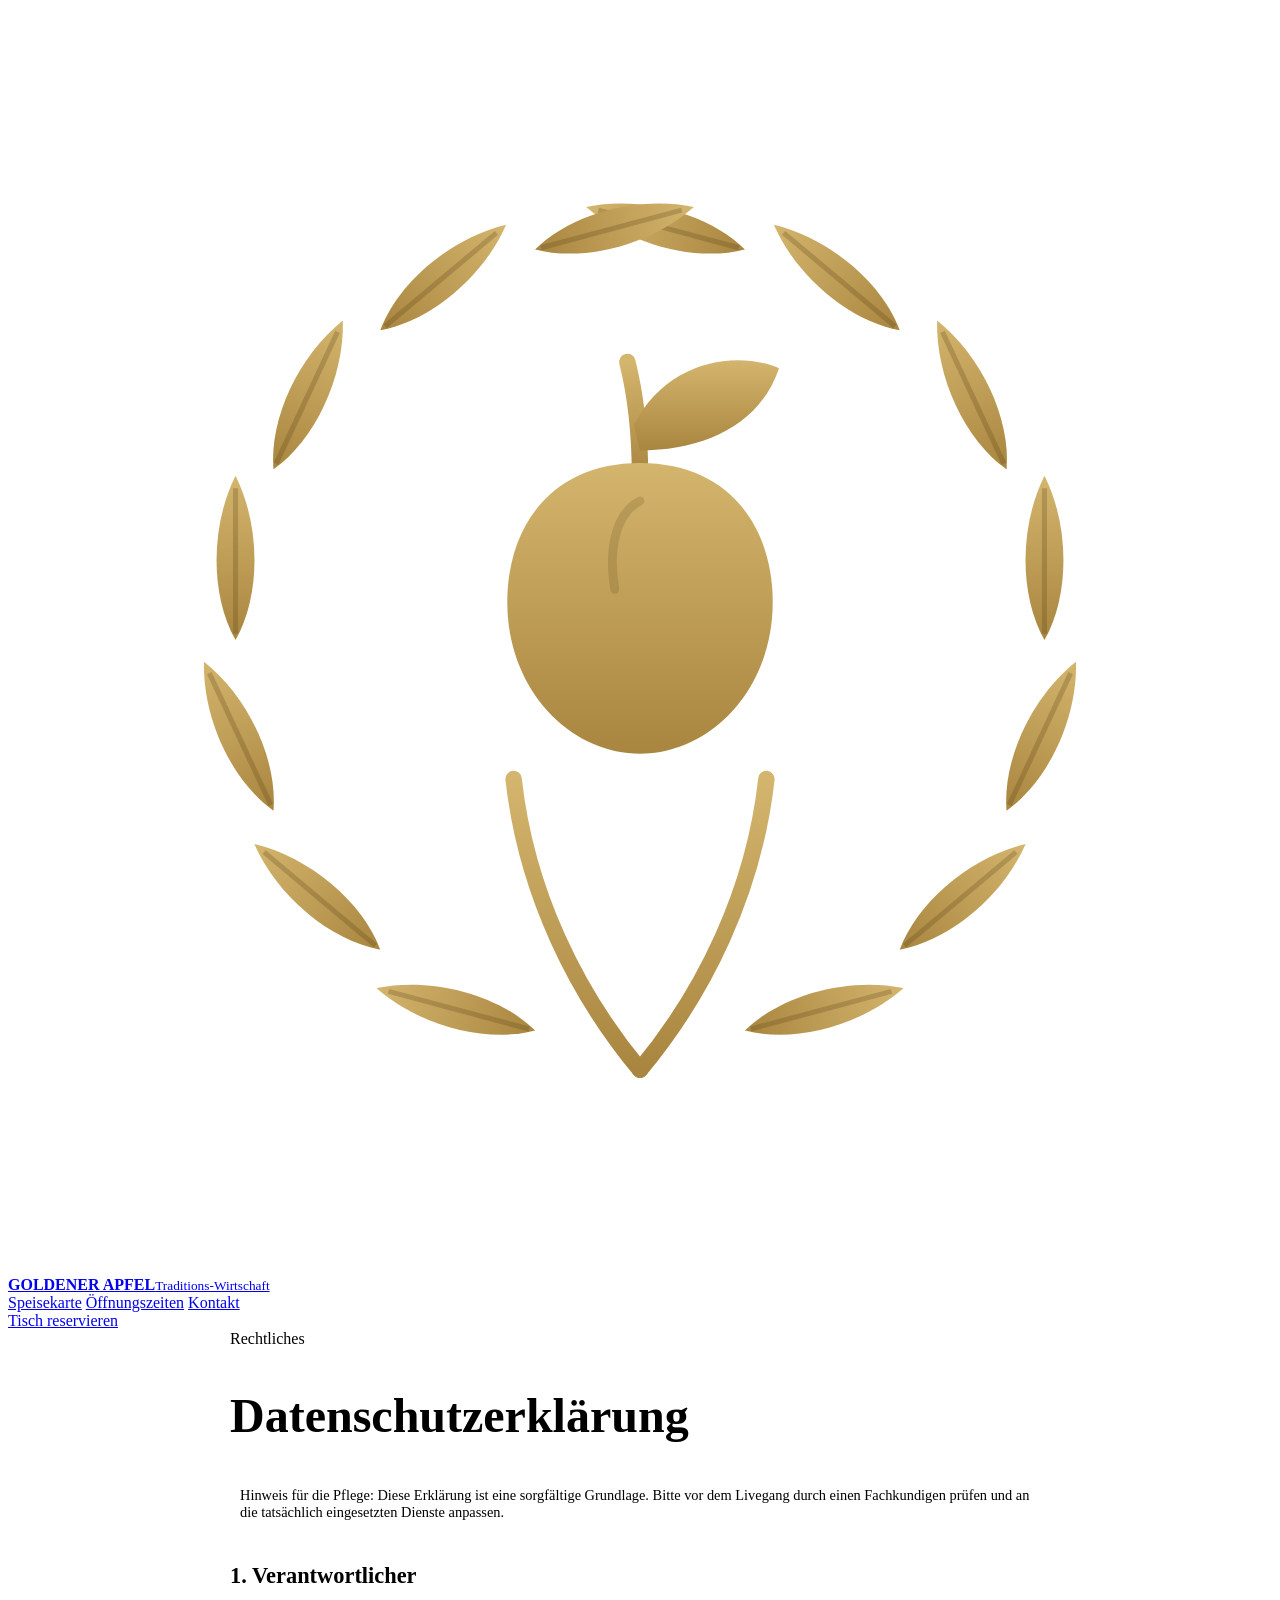
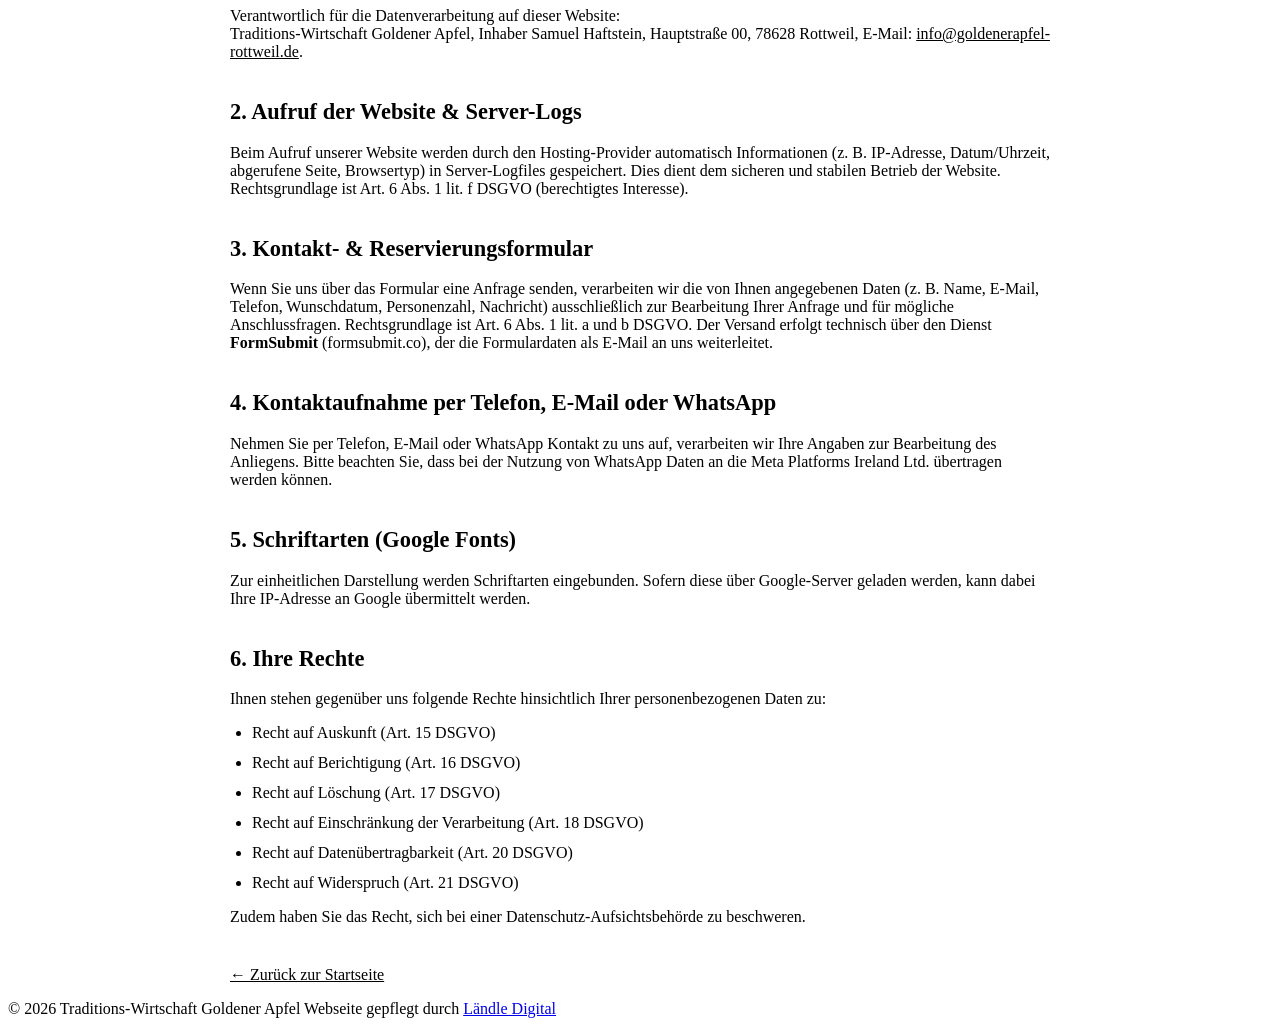
==== datenschutz.html @ 8a2c10ea "Add files via upload" ====
<!DOCTYPE html>
<html lang="de-DE">
<head>
<meta charset="UTF-8" />
<meta name="viewport" content="width=device-width, initial-scale=1.0" />
<title>Datenschutz · Goldener Apfel Rottweil</title>
<meta name="description" content="Datenschutzerklärung der Traditions-Wirtschaft Goldener Apfel in Rottweil." />
<meta name="robots" content="noindex, follow" />
<link rel="icon" type="image/svg+xml" href="logo.svg" />
<link rel="preconnect" href="https://fonts.googleapis.com" />
<link rel="preconnect" href="https://fonts.gstatic.com" crossorigin />
<link href="https://fonts.googleapis.com/css2?family=Fraunces:ital,opsz,wght@0,9..144,400;0,9..144,500;0,9..144,600;1,9..144,400&family=Plus+Jakarta+Sans:wght@400;500;600;700&display=swap" rel="stylesheet" />
<link rel="stylesheet" href="css/style.css" />
<style>
  .legal { max-width: 820px; margin: 0 auto; }
  .legal h1 { font-size: clamp(2.1rem, 4.4vw, 3rem); }
  .legal h2 { font-size: 1.4rem; margin-top: 38px; color: var(--green); }
  .legal p, .legal li { margin-top: 12px; color: var(--ink-muted); }
  .legal ul { list-style: disc; padding-left: 22px; }
  .legal a { color: var(--gold-deep); }
  .legal .todo { background: var(--cream-deep); border-left: 3px solid var(--gold); padding: 4px 10px; border-radius: 4px; font-size: .9rem; color: var(--ink-soft); }
</style>
</head>
<body>

<header class="topbar">
  <div class="shell topbar__inner">
    <a href="index.html" class="topbar__logo" aria-label="Goldener Apfel – Startseite">
      <img src="logo.svg" alt="Goldener Apfel" />
      <span class="topbar__wordmark"><b>GOLDENER APFEL</b><small>Traditions-Wirtschaft</small></span>
    </a>
    <nav class="topbar__nav" aria-label="Hauptnavigation">
      <a href="index.html#speisekarte">Speisekarte</a>
      <a href="index.html#oeffnungszeiten">Öffnungszeiten</a>
      <a href="index.html#kontakt">Kontakt</a>
    </nav>
    <a href="index.html#kontakt" class="btn btn--primary btn--sm topbar__cta">Tisch reservieren</a>
  </div>
</header>

<main>
<section class="section section--cream">
  <div class="shell legal">
    <span class="eyebrow eyebrow--solo">Rechtliches</span>
    <h1>Datenschutzerklärung</h1>
    <p class="todo">Hinweis für die Pflege: Diese Erklärung ist eine sorgfältige Grundlage. Bitte vor dem Livegang durch einen Fachkundigen prüfen und an die tatsächlich eingesetzten Dienste anpassen.</p>

    <h2>1. Verantwortlicher</h2>
    <p>
      Verantwortlich für die Datenverarbeitung auf dieser Website:<br/>
      Traditions-Wirtschaft Goldener Apfel, Inhaber Samuel Haftstein,
      Hauptstraße 00, 78628 Rottweil,
      E-Mail: <a href="mailto:info@goldenerapfel-rottweil.de">info@goldenerapfel-rottweil.de</a>.
    </p>

    <h2>2. Aufruf der Website <span class="amp">&amp;</span> Server-Logs</h2>
    <p>
      Beim Aufruf unserer Website werden durch den Hosting-Provider automatisch Informationen
      (z. B. IP-Adresse, Datum/Uhrzeit, abgerufene Seite, Browsertyp) in Server-Logfiles
      gespeichert. Dies dient dem sicheren und stabilen Betrieb der Website.
      Rechtsgrundlage ist Art. 6 Abs. 1 lit. f DSGVO (berechtigtes Interesse).
    </p>

    <h2>3. Kontakt- <span class="amp">&amp;</span> Reservierungsformular</h2>
    <p>
      Wenn Sie uns über das Formular eine Anfrage senden, verarbeiten wir die von Ihnen
      angegebenen Daten (z. B. Name, E-Mail, Telefon, Wunschdatum, Personenzahl, Nachricht)
      ausschließlich zur Bearbeitung Ihrer Anfrage und für mögliche Anschlussfragen.
      Rechtsgrundlage ist Art. 6 Abs. 1 lit. a und b DSGVO. Der Versand erfolgt technisch
      über den Dienst <strong>FormSubmit</strong> (formsubmit.co), der die Formulardaten als
      E-Mail an uns weiterleitet.
    </p>

    <h2>4. Kontaktaufnahme per Telefon, E-Mail oder WhatsApp</h2>
    <p>
      Nehmen Sie per Telefon, E-Mail oder WhatsApp Kontakt zu uns auf, verarbeiten wir Ihre
      Angaben zur Bearbeitung des Anliegens. Bitte beachten Sie, dass bei der Nutzung von
      WhatsApp Daten an die Meta Platforms Ireland Ltd. übertragen werden können.
    </p>

    <h2>5. Schriftarten (Google Fonts)</h2>
    <p>
      Zur einheitlichen Darstellung werden Schriftarten eingebunden. Sofern diese über
      Google-Server geladen werden, kann dabei Ihre IP-Adresse an Google übermittelt werden.
    </p>

    <h2>6. Ihre Rechte</h2>
    <p>Ihnen stehen gegenüber uns folgende Rechte hinsichtlich Ihrer personenbezogenen Daten zu:</p>
    <ul>
      <li>Recht auf Auskunft (Art. 15 DSGVO)</li>
      <li>Recht auf Berichtigung (Art. 16 DSGVO)</li>
      <li>Recht auf Löschung (Art. 17 DSGVO)</li>
      <li>Recht auf Einschränkung der Verarbeitung (Art. 18 DSGVO)</li>
      <li>Recht auf Datenübertragbarkeit (Art. 20 DSGVO)</li>
      <li>Recht auf Widerspruch (Art. 21 DSGVO)</li>
    </ul>
    <p>
      Zudem haben Sie das Recht, sich bei einer Datenschutz-Aufsichtsbehörde zu beschweren.
    </p>

    <p style="margin-top:40px;"><a href="index.html">&larr; Zurück zur Startseite</a></p>
  </div>
</section>
</main>

<footer class="footer">
  <div class="shell">
    <div class="footer__bottom" style="margin-top:0; border-top:none;">
      <span>© <span id="year">2026</span> Traditions-Wirtschaft Goldener Apfel</span>
      <span>Webseite gepflegt durch <a href="https://www.laendle-digital.com/" target="_blank" rel="noopener">Ländle Digital</a></span>
    </div>
  </div>
</footer>
<script>document.getElementById('year').textContent = new Date().getFullYear();</script>
</body>
</html>
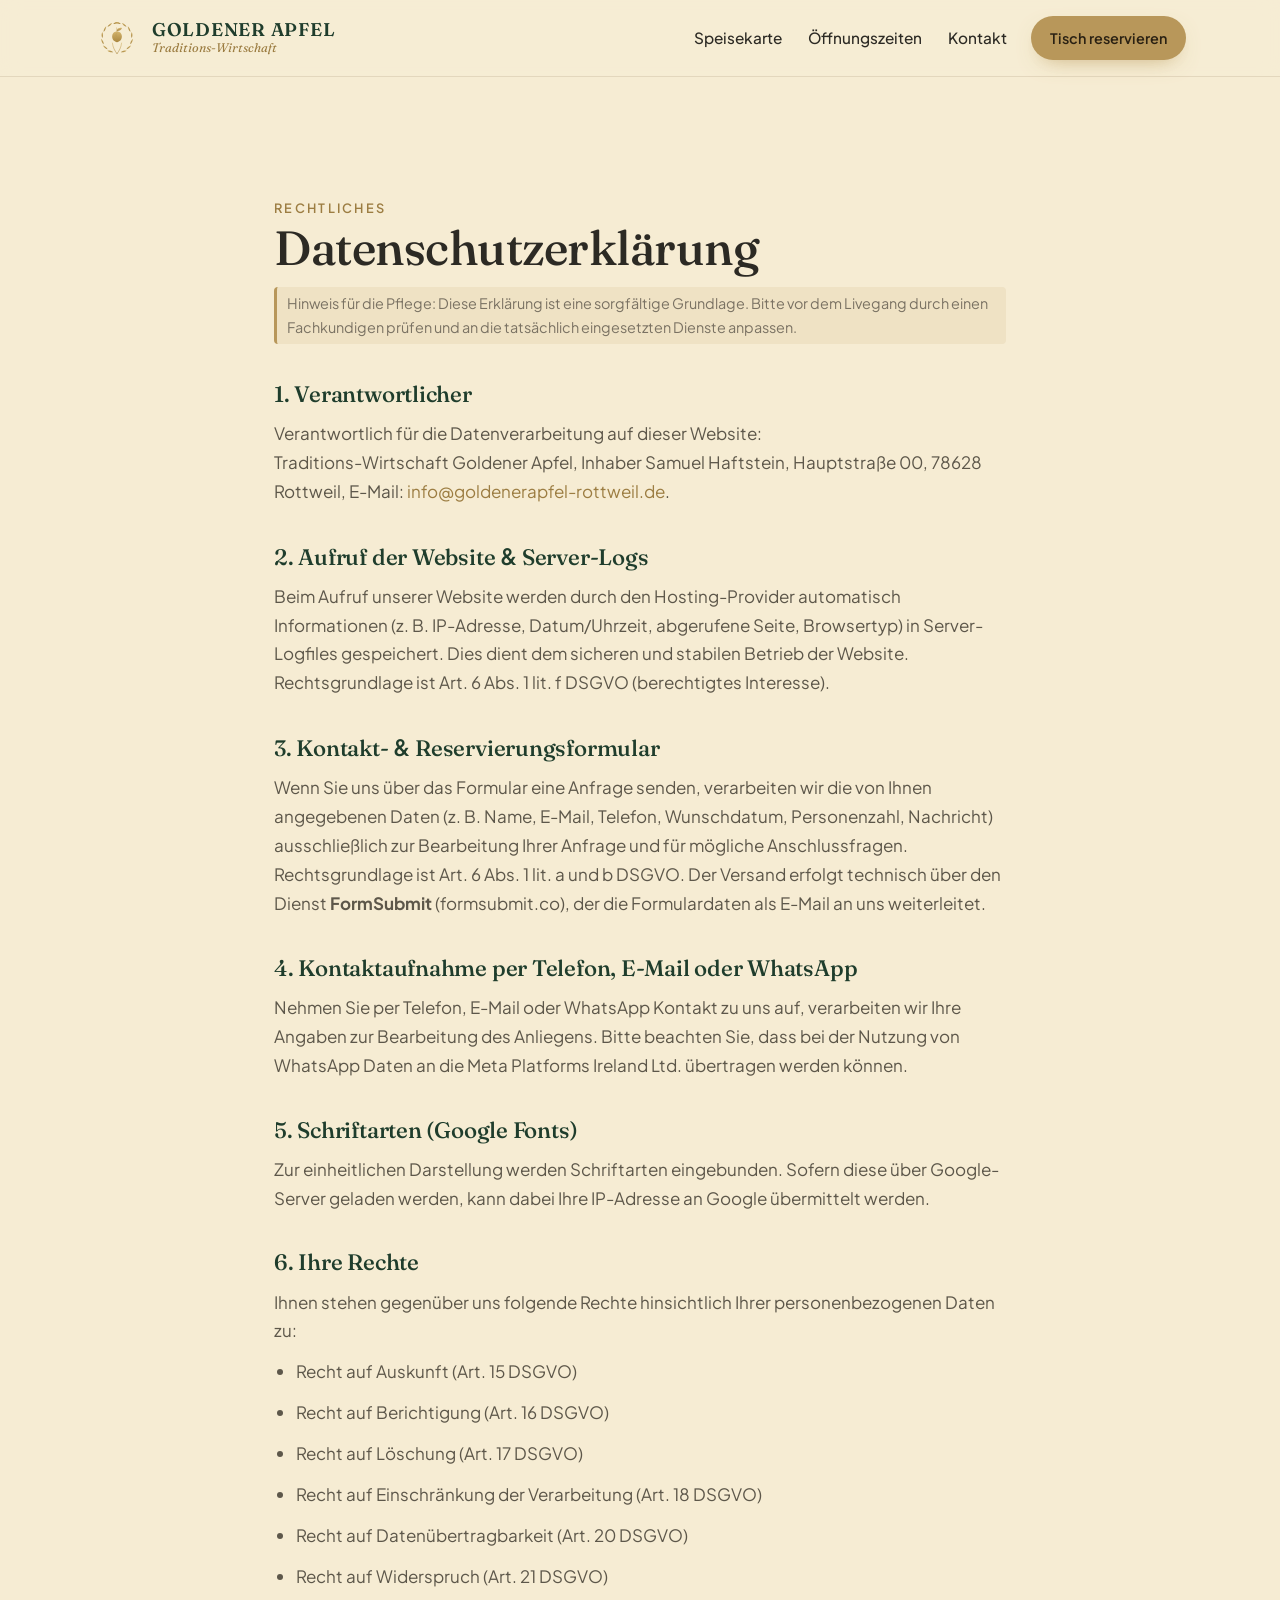
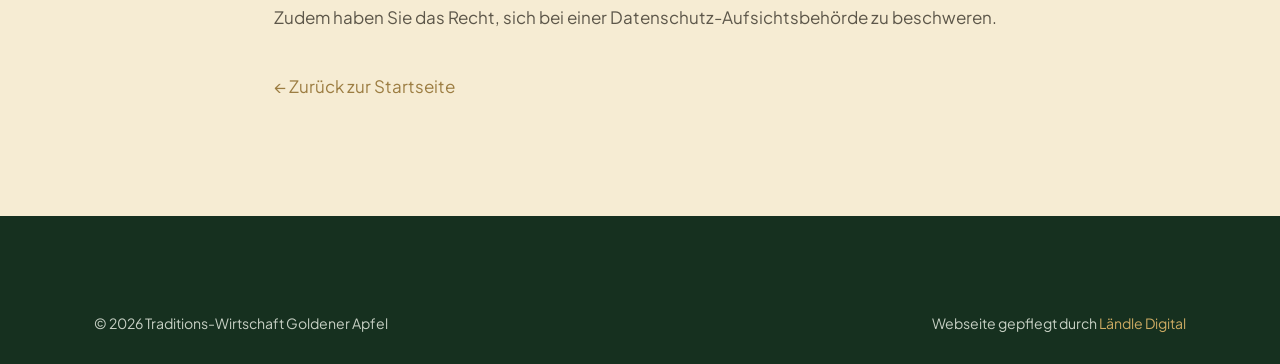
==== commit f69d7e0b: "Add files via upload" ====
--- a/datenschutz.html
+++ b/datenschutz.html
@@ -10,7 +10,7 @@
 <link rel="preconnect" href="https://fonts.googleapis.com" />
 <link rel="preconnect" href="https://fonts.gstatic.com" crossorigin />
 <link href="https://fonts.googleapis.com/css2?family=Fraunces:ital,opsz,wght@0,9..144,400;0,9..144,500;0,9..144,600;1,9..144,400&family=Plus+Jakarta+Sans:wght@400;500;600;700&display=swap" rel="stylesheet" />
-<link rel="stylesheet" href="css/style.css" />
+<link rel="stylesheet" href="style.css" />
 <style>
   .legal { max-width: 820px; margin: 0 auto; }
   .legal h1 { font-size: clamp(2.1rem, 4.4vw, 3rem); }
--- a/style.css
+++ b/style.css
@@ -0,0 +1,430 @@
+/* ==========================================================================
+   Traditions-Wirtschaft "Goldener Apfel" · Rottweil
+   Warmes, traditionsreiches Stylesheet — Creme · Tannengrün · Gold
+   ========================================================================== */
+
+:root {
+  /* Markenfarben (aus dem bestehenden Auftritt übernommen) */
+  --cream:        #f6ecd3;   /* heller Creme-Hintergrund (Header) */
+  --cream-soft:   #faf4e4;   /* sehr helles Creme */
+  --cream-deep:   #efe2c4;   /* abgesetzte Creme-Fläche */
+  --green:        #1f3d2c;   /* Tannengrün (Hero / dunkle Flächen) */
+  --green-deep:   #16301f;   /* tiefes Grün */
+  --green-soft:   #2a4d39;   /* aufgehelltes Grün */
+  --gold:         #b8975a;   /* Gold (Logo, Akzente) */
+  --gold-light:   #cdab63;
+  --gold-deep:    #9c7d42;
+
+  --ink:          #2c2a24;   /* Haupttext auf Creme */
+  --ink-muted:    #5d574a;
+  --ink-soft:     #7a7263;
+  --line:         #e3d7bd;   /* Linien auf Creme */
+  --line-strong:  #d4c39e;
+  --on-green:     #f3ead6;   /* Text auf Grün */
+  --on-green-mut: #c7d0c4;
+
+  /* Typografie */
+  --font-display: "Fraunces", "Playfair Display", Georgia, serif;
+  --font-body: "Plus Jakarta Sans", -apple-system, BlinkMacSystemFont, "Segoe UI", sans-serif;
+
+  /* Form */
+  --radius-sm: 8px;
+  --radius: 14px;
+  --radius-lg: 22px;
+  --radius-xl: 30px;
+  --radius-pill: 999px;
+
+  /* Schatten */
+  --shadow-sm: 0 1px 2px rgba(44, 42, 36, .05), 0 2px 6px rgba(44, 42, 36, .06);
+  --shadow-md: 0 10px 24px -10px rgba(44, 42, 36, .18);
+  --shadow-lg: 0 24px 50px -18px rgba(31, 61, 44, .35);
+
+  /* Layout */
+  --maxw: 1180px;
+  --gutter: clamp(20px, 4vw, 44px);
+}
+
+/* Reset ---------------------------------------------------------------- */
+*, *::before, *::after { box-sizing: border-box; }
+html { scroll-behavior: smooth; -webkit-text-size-adjust: 100%; scroll-padding-top: 92px; }
+body {
+  margin: 0;
+  font-family: var(--font-body);
+  font-size: 17px;
+  line-height: 1.7;
+  color: var(--ink);
+  background: var(--cream-soft);
+  -webkit-font-smoothing: antialiased;
+  -moz-osx-font-smoothing: grayscale;
+}
+img, svg, video { display: block; max-width: 100%; height: auto; }
+a { color: var(--gold-deep); text-decoration: none; transition: color .15s ease; }
+a:hover { color: var(--gold); }
+button { font-family: inherit; cursor: pointer; }
+h1, h2, h3, h4 {
+  font-family: var(--font-display);
+  font-weight: 500;
+  letter-spacing: -0.01em;
+  line-height: 1.12;
+  color: var(--ink);
+  margin: 0;
+}
+p { margin: 0; }
+ul, ol { margin: 0; padding: 0; list-style: none; }
+
+/* Normales &-Zeichen statt der verschnörkelten Fraunces-Ligatur in Überschriften */
+.amp { font-family: var(--font-body); font-weight: 600; font-style: normal; letter-spacing: 0; }
+
+/* Layout-Helfer -------------------------------------------------------- */
+.shell { width: 100%; max-width: var(--maxw); margin-inline: auto; padding-inline: var(--gutter); }
+.section { padding-block: clamp(64px, 9vw, 120px); }
+.section--cream { background: var(--cream); }
+.section--green { background: var(--green); color: var(--on-green); }
+.section--green h1, .section--green h2, .section--green h3, .section--green h4 { color: #fff; }
+
+.section-head { max-width: 760px; margin: 0 auto clamp(40px, 6vw, 64px); text-align: center; }
+.section-head h2 { font-size: clamp(2rem, 4.4vw, 3.1rem); margin-top: 12px; }
+.section-head p { margin-top: 18px; color: var(--ink-muted); font-size: 1.08rem; }
+.section--green .section-head p { color: var(--on-green-mut); }
+
+/* Eyebrow -------------------------------------------------------------- */
+.eyebrow {
+  display: inline-flex; align-items: center; gap: 10px;
+  font-family: var(--font-body);
+  font-size: .8rem; font-weight: 600; letter-spacing: .18em; text-transform: uppercase;
+  color: var(--gold-deep);
+}
+.section--green .eyebrow { color: var(--gold-light); }
+.eyebrow::before, .eyebrow--line::after {
+  content: ""; width: 30px; height: 1px; background: currentColor; opacity: .6;
+}
+.eyebrow--solo::before { display: none; }
+
+/* Buttons -------------------------------------------------------------- */
+.btn {
+  display: inline-flex; align-items: center; justify-content: center; gap: 10px;
+  font-family: var(--font-body); font-weight: 600; font-size: .98rem;
+  padding: 13px 24px; border-radius: var(--radius-pill);
+  border: 1.5px solid transparent; cursor: pointer; white-space: nowrap;
+  transition: transform .12s ease, background .2s ease, color .2s ease, border-color .2s ease, box-shadow .2s ease;
+}
+.btn:active { transform: translateY(1px); }
+.btn--lg { padding: 16px 30px; font-size: 1.04rem; }
+.btn--sm { padding: 9px 18px; font-size: .9rem; }
+.btn--block { width: 100%; }
+
+.btn--primary { background: var(--gold); color: #2a2113; box-shadow: 0 8px 22px -10px rgba(184,151,90,.8); }
+.btn--primary:hover { background: var(--gold-light); color: #2a2113; transform: translateY(-2px); }
+
+.btn--green { background: var(--green); color: var(--on-green); }
+.btn--green:hover { background: var(--green-soft); color: #fff; transform: translateY(-2px); }
+
+.btn--whatsapp { background: #25d366; color: #08331b; }
+.btn--whatsapp:hover { background: #2ee676; color: #08331b; transform: translateY(-2px); }
+
+.btn--ghost { background: transparent; border-color: var(--line-strong); color: var(--ink); }
+.btn--ghost:hover { border-color: var(--gold); color: var(--gold-deep); }
+
+.btn--on-green { background: transparent; border-color: rgba(243,234,214,.4); color: #fff; }
+.btn--on-green:hover { border-color: var(--gold-light); color: var(--gold-light); }
+
+.icon { width: 18px; height: 18px; flex: none; }
+
+/* ======================================================================
+   TOPBAR
+====================================================================== */
+.topbar {
+  position: sticky; top: 0; z-index: 60;
+  background: rgba(246,236,211,.92);
+  backdrop-filter: saturate(140%) blur(10px);
+  border-bottom: 1px solid var(--line);
+}
+.topbar__inner { display: flex; align-items: center; gap: 20px; min-height: 76px; }
+.topbar__logo { display: flex; align-items: center; gap: 12px; color: var(--green); }
+.topbar__logo:hover { color: var(--green); }
+.topbar__logo img { width: 46px; height: 46px; }
+.topbar__wordmark { display: flex; flex-direction: column; line-height: 1; }
+.topbar__wordmark b { font-family: var(--font-display); font-weight: 600; font-size: 1.15rem; letter-spacing: .04em; color: var(--green); }
+.topbar__wordmark small { font-family: var(--font-display); font-style: italic; font-size: .78rem; color: var(--gold-deep); margin-top: 3px; }
+.topbar__nav { display: flex; align-items: center; gap: 26px; margin-left: auto; }
+.topbar__nav a { color: var(--ink); font-weight: 500; font-size: .96rem; position: relative; }
+.topbar__nav a::after { content: ""; position: absolute; left: 0; bottom: -6px; width: 0; height: 2px; background: var(--gold); transition: width .2s ease; }
+.topbar__nav a:hover { color: var(--green); }
+.topbar__nav a:hover::after { width: 100%; }
+.topbar__cta { margin-left: 4px; }
+
+.burger { display: none; width: 44px; height: 44px; border: 1px solid var(--line-strong); border-radius: 10px; background: transparent; margin-left: auto; flex-direction: column; gap: 5px; align-items: center; justify-content: center; }
+.burger span { width: 20px; height: 2px; background: var(--green); border-radius: 2px; transition: transform .2s ease, opacity .2s ease; }
+.burger.is-open span:nth-child(1) { transform: translateY(7px) rotate(45deg); }
+.burger.is-open span:nth-child(2) { opacity: 0; }
+.burger.is-open span:nth-child(3) { transform: translateY(-7px) rotate(-45deg); }
+
+.topbar__mobile { display: none; flex-direction: column; gap: 4px; padding: 12px var(--gutter) 22px; background: var(--cream); border-bottom: 1px solid var(--line); }
+.topbar__mobile.is-open { display: flex; }
+.topbar__mobile a { padding: 12px 6px; border-radius: 10px; color: var(--ink); font-weight: 500; }
+.topbar__mobile a:hover { background: var(--cream-deep); }
+.topbar__mobile .btn { margin-top: 8px; }
+
+/* ======================================================================
+   HERO
+====================================================================== */
+.hero { position: relative; background: var(--green); color: var(--on-green); overflow: hidden; }
+.hero::before {
+  content: ""; position: absolute; inset: 0;
+  background:
+    radial-gradient(900px 500px at 85% -10%, rgba(184,151,90,.18), transparent 60%),
+    radial-gradient(700px 600px at 0% 110%, rgba(184,151,90,.10), transparent 55%);
+  pointer-events: none;
+}
+.hero__inner { position: relative; display: grid; grid-template-columns: 1.05fr .95fr; gap: clamp(36px, 5vw, 72px); align-items: center; padding-block: clamp(64px, 9vw, 110px); }
+.hero h1 { font-size: clamp(2.5rem, 5.6vw, 4.1rem); color: #fff; margin-top: 18px; }
+.hero h1 em { font-style: italic; color: var(--gold-light); }
+.hero__sub { margin-top: 22px; font-size: clamp(1.05rem, 1.6vw, 1.22rem); color: var(--on-green-mut); max-width: 56ch; }
+.hero__cta { display: flex; flex-wrap: wrap; gap: 14px; margin-top: 32px; }
+.hero__meta { display: flex; flex-wrap: wrap; gap: 10px 26px; margin-top: 34px; padding-top: 26px; border-top: 1px solid rgba(243,234,214,.16); }
+.hero__meta li { display: flex; align-items: center; gap: 9px; color: var(--on-green-mut); font-size: .96rem; }
+.hero__meta svg { color: var(--gold-light); }
+
+/* Hero-Bildkachel (Platzhalter, durch Foto ersetzbar) */
+.hero__visual { position: relative; }
+.media {
+  position: relative; border-radius: var(--radius-xl); overflow: hidden;
+  background: linear-gradient(150deg, #2a4d39, #16301f);
+  border: 1px solid rgba(243,234,214,.14);
+  box-shadow: var(--shadow-lg);
+  aspect-ratio: 4 / 5;
+  display: grid; place-items: center; text-align: center;
+}
+.media__inner { color: rgba(243,234,214,.7); padding: 30px; }
+.media__inner svg { width: 64px; height: 64px; margin: 0 auto 16px; color: var(--gold-light); }
+.media__inner span { font-family: var(--font-display); font-style: italic; font-size: 1.1rem; }
+/* Wenn ein Foto hinterlegt ist: style="background-image:url(...)" am .media setzen */
+.media[style*="background-image"] { background-size: cover; background-position: center; }
+.media[style*="background-image"] .media__inner { display: none; }
+
+.hero__badge {
+  position: absolute; bottom: 22px; left: 50%; transform: translateX(-50%);
+  display: inline-flex; align-items: center; gap: 10px;
+  background: var(--cream); color: var(--green); font-weight: 600; font-size: .92rem;
+  padding: 12px 20px; border-radius: var(--radius-pill); box-shadow: var(--shadow-md); white-space: nowrap;
+}
+.hero__badge .dot { width: 9px; height: 9px; border-radius: 50%; background: #2fb463; box-shadow: 0 0 0 4px rgba(47,180,99,.22); }
+
+/* ======================================================================
+   WERTE-STREIFEN
+====================================================================== */
+.values { display: grid; grid-template-columns: repeat(4, 1fr); gap: clamp(18px, 3vw, 34px); }
+.value { text-align: center; }
+.value__icon { width: 58px; height: 58px; margin: 0 auto 16px; display: grid; place-items: center; border-radius: 50%; background: var(--cream-deep); color: var(--gold-deep); }
+.value__icon svg { width: 26px; height: 26px; }
+.value h3 { font-size: 1.18rem; }
+.value p { margin-top: 8px; color: var(--ink-muted); font-size: .96rem; }
+
+/* ======================================================================
+   ÜBER UNS / STORY (Split)
+====================================================================== */
+.split { display: grid; grid-template-columns: .95fr 1.05fr; gap: clamp(36px, 5vw, 72px); align-items: center; }
+.split--reverse .split__media { order: 2; }
+.split__media .media { aspect-ratio: 5 / 6; background: linear-gradient(150deg, #efe2c4, #e3d7bd); border-color: var(--line); box-shadow: var(--shadow-md); }
+.split__media .media__inner { color: var(--gold-deep); }
+.split__media .media__inner svg { color: var(--gold); }
+.split__content h2 { font-size: clamp(1.9rem, 4vw, 2.8rem); margin-top: 14px; }
+.split__content p { margin-top: 18px; color: var(--ink-muted); }
+.split__content p strong { color: var(--ink); }
+.signature { display: flex; align-items: center; gap: 16px; margin-top: 30px; }
+.signature__avatar { width: 56px; height: 56px; border-radius: 50%; background: var(--green); color: var(--gold-light); display: grid; place-items: center; font-family: var(--font-display); font-size: 1.4rem; }
+.signature__name { font-family: var(--font-display); font-size: 1.18rem; color: var(--ink); }
+.signature__role { font-size: .9rem; color: var(--ink-soft); }
+
+/* ======================================================================
+   SPEISEKARTE
+====================================================================== */
+.menu-card {
+  max-width: 920px; margin: 0 auto;
+  background: var(--cream-soft);
+  border: 1px solid var(--line-strong);
+  border-radius: var(--radius-lg);
+  box-shadow: var(--shadow-md);
+  padding: clamp(28px, 5vw, 56px) clamp(22px, 5vw, 64px) clamp(34px, 5vw, 56px);
+  position: relative;
+}
+.menu-card__ribbon {
+  position: absolute; top: -22px; left: 50%; transform: translateX(-50%);
+  background: linear-gradient(180deg, var(--gold-light), var(--gold-deep));
+  color: #2a2113; font-family: var(--font-display); font-weight: 600; letter-spacing: .12em;
+  font-size: .92rem; text-transform: uppercase;
+  padding: 11px 30px; border-radius: var(--radius-pill); box-shadow: var(--shadow-md); white-space: nowrap;
+}
+.menu-group { margin-top: 38px; }
+.menu-group:first-of-type { margin-top: 20px; }
+.menu-group__title {
+  font-family: var(--font-body); font-weight: 700; letter-spacing: .14em; text-transform: uppercase;
+  font-size: .92rem; color: var(--green); padding-bottom: 12px; margin-bottom: 6px;
+  border-bottom: 2px solid var(--gold); display: inline-block;
+}
+.dish { display: flex; align-items: baseline; gap: 14px; padding: 14px 0; border-bottom: 1px solid var(--line); }
+.dish:last-child { border-bottom: none; }
+.dish__main { flex: 1; min-width: 0; }
+.dish__name { font-weight: 600; color: var(--ink); }
+.dish__desc { color: var(--ink-soft); font-size: .94rem; margin-top: 3px; }
+.dish__dots { flex: 1; border-bottom: 1px dotted var(--line-strong); transform: translateY(-4px); min-width: 18px; }
+.dish__price { font-family: var(--font-display); font-weight: 600; color: var(--gold-deep); white-space: nowrap; font-size: 1.05rem; }
+.menu-note { margin-top: 36px; padding-top: 22px; border-top: 1px solid var(--line); text-align: center; color: var(--ink-soft); font-size: .92rem; font-style: italic; }
+
+/* ======================================================================
+   ÖFFNUNGSZEITEN
+====================================================================== */
+.hours-wrap { display: grid; grid-template-columns: 1.1fr .9fr; gap: clamp(28px, 4vw, 56px); align-items: center; max-width: 980px; margin: 0 auto; }
+.hours-card { background: rgba(243,234,214,.06); border: 1px solid rgba(243,234,214,.18); border-radius: var(--radius-lg); padding: clamp(24px, 4vw, 40px); }
+.hours-row { display: flex; justify-content: space-between; gap: 16px; padding: 14px 0; border-bottom: 1px solid rgba(243,234,214,.12); }
+.hours-row:last-child { border-bottom: none; }
+.hours-row span:first-child { color: #fff; font-weight: 500; }
+.hours-row span:last-child { color: var(--on-green-mut); }
+.hours-row.is-closed span:last-child { color: var(--gold-light); }
+.hours-kitchen { margin-top: 22px; display: inline-flex; align-items: center; gap: 10px; padding: 10px 18px; border-radius: var(--radius-pill); background: rgba(184,151,90,.16); color: var(--gold-light); font-size: .94rem; font-weight: 600; }
+.hours-aside h2 { color: #fff; font-size: clamp(1.9rem, 4vw, 2.8rem); margin-top: 14px; }
+.hours-aside p { margin-top: 16px; color: var(--on-green-mut); }
+.hours-aside .btn { margin-top: 24px; }
+
+/* ======================================================================
+   FEIERN & ANLÄSSE
+====================================================================== */
+.events { display: grid; grid-template-columns: repeat(3, 1fr); gap: clamp(18px, 3vw, 28px); }
+.event-card {
+  background: var(--cream-soft); border: 1px solid var(--line); border-radius: var(--radius-lg);
+  padding: 30px 28px; box-shadow: var(--shadow-sm); transition: transform .18s ease, box-shadow .18s ease, border-color .18s ease;
+}
+.event-card:hover { transform: translateY(-4px); box-shadow: var(--shadow-md); border-color: var(--line-strong); }
+.event-card__icon { width: 54px; height: 54px; border-radius: 14px; background: var(--green); color: var(--gold-light); display: grid; place-items: center; margin-bottom: 18px; }
+.event-card__icon svg { width: 26px; height: 26px; }
+.event-card h3 { font-size: 1.28rem; }
+.event-card p { margin-top: 10px; color: var(--ink-muted); font-size: .98rem; }
+.event-cta { margin-top: clamp(34px, 5vw, 48px); text-align: center; }
+.event-cta p { color: var(--ink-muted); margin-bottom: 18px; }
+
+/* ======================================================================
+   KONTAKT
+====================================================================== */
+.contact-grid { display: grid; grid-template-columns: 1fr 1fr; gap: clamp(28px, 4vw, 56px); align-items: start; }
+.contact-info h2 { font-size: clamp(1.9rem, 4vw, 2.8rem); margin-top: 14px; }
+.contact-info > p { margin-top: 16px; color: var(--ink-muted); }
+.contact-actions { display: flex; flex-wrap: wrap; gap: 12px; margin-top: 26px; }
+.contact-list { margin-top: 30px; display: grid; gap: 18px; }
+.contact-item { display: flex; gap: 14px; align-items: flex-start; }
+.contact-item__icon { width: 44px; height: 44px; flex: none; border-radius: 12px; background: var(--cream-deep); color: var(--gold-deep); display: grid; place-items: center; }
+.contact-item__icon svg { width: 20px; height: 20px; }
+.contact-item__label { font-size: .82rem; letter-spacing: .08em; text-transform: uppercase; color: var(--ink-soft); }
+.contact-item__value { font-weight: 600; color: var(--ink); }
+.contact-item__value a { color: var(--ink); }
+.contact-item__value a:hover { color: var(--gold-deep); }
+
+/* Formular */
+.contact-form {
+  background: var(--cream-soft); border: 1px solid var(--line); border-radius: var(--radius-lg);
+  padding: clamp(24px, 4vw, 40px); box-shadow: var(--shadow-md);
+}
+.contact-form h3 { font-size: 1.5rem; }
+.contact-form > p { margin-top: 8px; margin-bottom: 22px; color: var(--ink-muted); font-size: .96rem; }
+.field { margin-bottom: 18px; }
+.field--row { display: grid; grid-template-columns: 1fr 1fr; gap: 18px; }
+.field label { display: block; font-size: .9rem; font-weight: 600; color: var(--ink); margin-bottom: 7px; }
+.field label .req { color: var(--gold-deep); }
+.field input, .field select, .field textarea {
+  width: 100%; font-family: inherit; font-size: 1rem; color: var(--ink);
+  background: #fff; border: 1.5px solid var(--line-strong); border-radius: var(--radius-sm);
+  padding: 12px 14px; transition: border-color .15s ease, box-shadow .15s ease;
+}
+.field textarea { resize: vertical; min-height: 120px; }
+.field input:focus, .field select:focus, .field textarea:focus {
+  outline: none; border-color: var(--gold); box-shadow: 0 0 0 3px rgba(184,151,90,.18);
+}
+.field--check { display: flex; gap: 10px; align-items: flex-start; }
+.field--check input { width: auto; margin-top: 4px; }
+.field--check label { font-weight: 400; font-size: .88rem; color: var(--ink-muted); margin-bottom: 0; }
+.form-note { font-size: .82rem; color: var(--ink-soft); margin-top: 14px; text-align: center; }
+
+/* ======================================================================
+   FOOTER
+====================================================================== */
+.footer { background: var(--green-deep); color: var(--on-green-mut); padding-block: clamp(48px, 6vw, 72px) 28px; }
+.footer__grid { display: grid; grid-template-columns: 1.6fr 1fr 1fr; gap: clamp(28px, 4vw, 56px); }
+.footer__brand .topbar__logo { color: #fff; }
+.footer__brand .topbar__wordmark b { color: #fff; }
+.footer__brand .topbar__wordmark small { color: var(--gold-light); }
+.footer__brand p { margin-top: 18px; max-width: 38ch; color: var(--on-green-mut); }
+.footer h4 { color: #fff; font-family: var(--font-body); font-weight: 700; font-size: .85rem; letter-spacing: .12em; text-transform: uppercase; margin-bottom: 16px; }
+.footer li { margin-bottom: 10px; }
+.footer li a, .footer li { color: var(--on-green-mut); }
+.footer li a:hover { color: var(--gold-light); }
+.footer__bottom { display: flex; flex-wrap: wrap; justify-content: space-between; gap: 12px; margin-top: clamp(36px, 5vw, 56px); padding-top: 24px; border-top: 1px solid rgba(243,234,214,.14); font-size: .88rem; }
+.footer__bottom a { color: var(--gold-light); }
+
+/* ======================================================================
+   RESPONSIVE
+====================================================================== */
+@media (max-width: 960px) {
+  .topbar__nav, .topbar__cta { display: none; }
+  .burger { display: flex; }
+  .hero__inner { grid-template-columns: 1fr; }
+  .hero__visual { max-width: 460px; margin-inline: auto; width: 100%; }
+  .split { grid-template-columns: 1fr; }
+  .split--reverse .split__media { order: 0; }
+  .split__media { max-width: 460px; margin-inline: auto; width: 100%; }
+  .hours-wrap { grid-template-columns: 1fr; }
+  .contact-grid { grid-template-columns: 1fr; }
+  .values { grid-template-columns: repeat(2, 1fr); }
+  .events { grid-template-columns: 1fr; }
+}
+@media (max-width: 560px) {
+  body { font-size: 16px; }
+  .values { grid-template-columns: 1fr; }
+  .field--row { grid-template-columns: 1fr; }
+  .footer__grid { grid-template-columns: 1fr; }
+  .hero__cta .btn, .contact-actions .btn { width: 100%; }
+}
+
+/* ======================================================================
+   FOTOS – echte Bilder mit weichem Fallback
+====================================================================== */
+/* Foto füllt die .media-Kachel; fällt es aus (onerror entfernt das <img>),
+   erscheint automatisch der Platzhalter (figcaption) darunter. */
+.media__photo {
+  position: absolute; inset: 0; z-index: 1;
+  width: 100%; height: 100%; object-fit: cover; display: block;
+}
+
+/* Einzelne Foto-Kachel (Trio & Galerie) mit Creme-Fallback dahinter */
+.photo {
+  position: relative; overflow: hidden; border-radius: var(--radius-lg);
+  background: linear-gradient(150deg, #efe2c4, #e3d7bd);
+  box-shadow: var(--shadow-sm);
+}
+.photo img { width: 100%; height: 100%; object-fit: cover; display: block; }
+
+/* Küchen-/Feier-Fotoband: 3 Bilder nebeneinander */
+.photo-trio { display: grid; grid-template-columns: repeat(3, 1fr); gap: clamp(14px, 2vw, 22px); margin-bottom: clamp(34px, 5vw, 52px); }
+.photo-trio .photo { aspect-ratio: 4 / 3; }
+.photo-trio--feier { margin-top: clamp(8px, 2vw, 20px); margin-bottom: clamp(34px, 5vw, 48px); }
+
+/* Impressionen-Galerie */
+.gallery { display: grid; grid-template-columns: repeat(4, 1fr); grid-auto-rows: 1fr; gap: clamp(12px, 1.6vw, 18px); }
+.gallery .photo { aspect-ratio: 1 / 1; }
+.gallery .photo--wide { grid-column: span 2; aspect-ratio: 2 / 1; }
+
+@media (max-width: 860px) {
+  .photo-trio { grid-template-columns: 1fr 1fr; }
+  .photo-trio .photo:nth-child(3) { grid-column: span 2; aspect-ratio: 16 / 9; }
+  .gallery { grid-template-columns: repeat(2, 1fr); }
+  .gallery .photo--wide { grid-column: span 2; aspect-ratio: 2 / 1; }
+}
+@media (max-width: 540px) {
+  .photo-trio { grid-template-columns: 1fr; }
+  .photo-trio .photo, .photo-trio .photo:nth-child(3) { grid-column: auto; aspect-ratio: 3 / 2; }
+  .gallery { grid-template-columns: 1fr; }
+  .gallery .photo, .gallery .photo--wide { grid-column: auto; aspect-ratio: 3 / 2; }
+}
+
+/* Reduced motion */
+@media (prefers-reduced-motion: reduce) {
+  * { scroll-behavior: auto !important; transition: none !important; }
+}
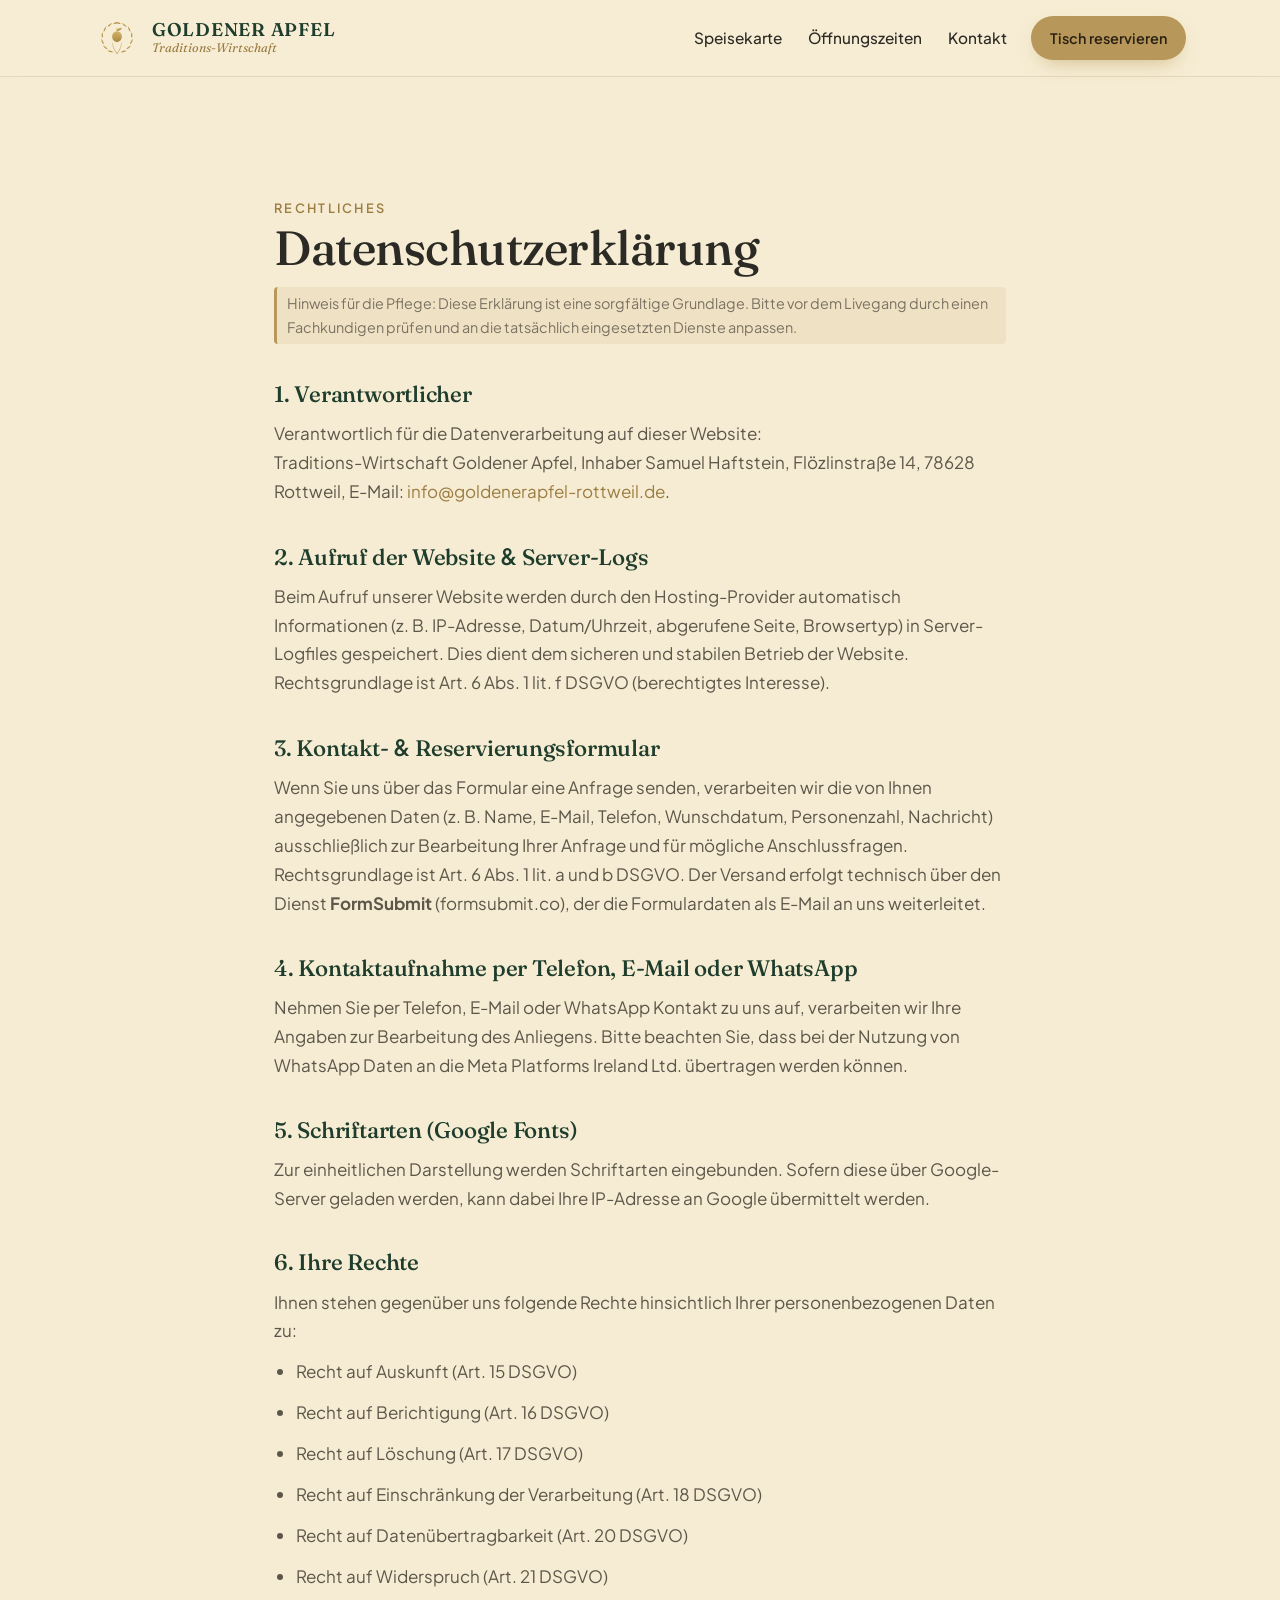
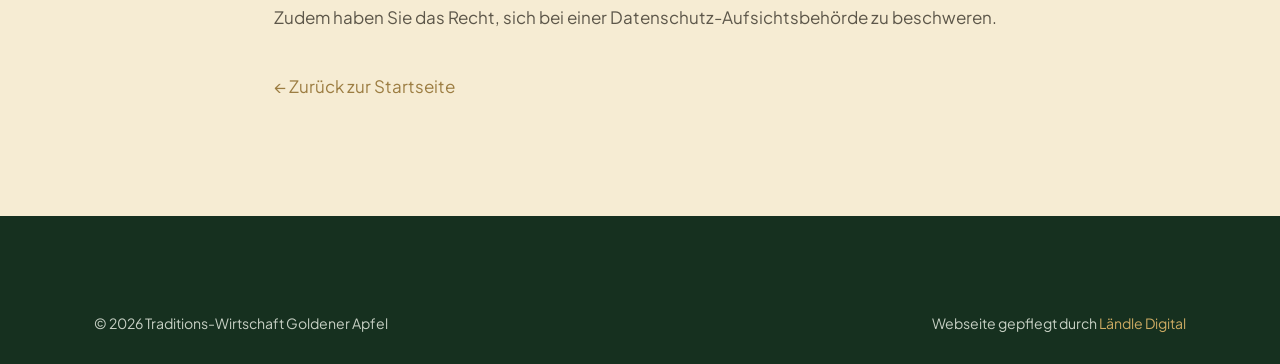
==== commit cb3def1b: "Speisekarte, Öffnungszeiten & Adresse aktualisieren - Neue Speisekarte + aktuelle Preise (Tagesempfe" ====
--- a/datenschutz.html
+++ b/datenschutz.html
@@ -49,7 +49,7 @@
     <p>
       Verantwortlich für die Datenverarbeitung auf dieser Website:<br/>
       Traditions-Wirtschaft Goldener Apfel, Inhaber Samuel Haftstein,
-      Hauptstraße 00, 78628 Rottweil,
+      Flözlinstraße 14, 78628 Rottweil,
       E-Mail: <a href="mailto:info@goldenerapfel-rottweil.de">info@goldenerapfel-rottweil.de</a>.
     </p>
 
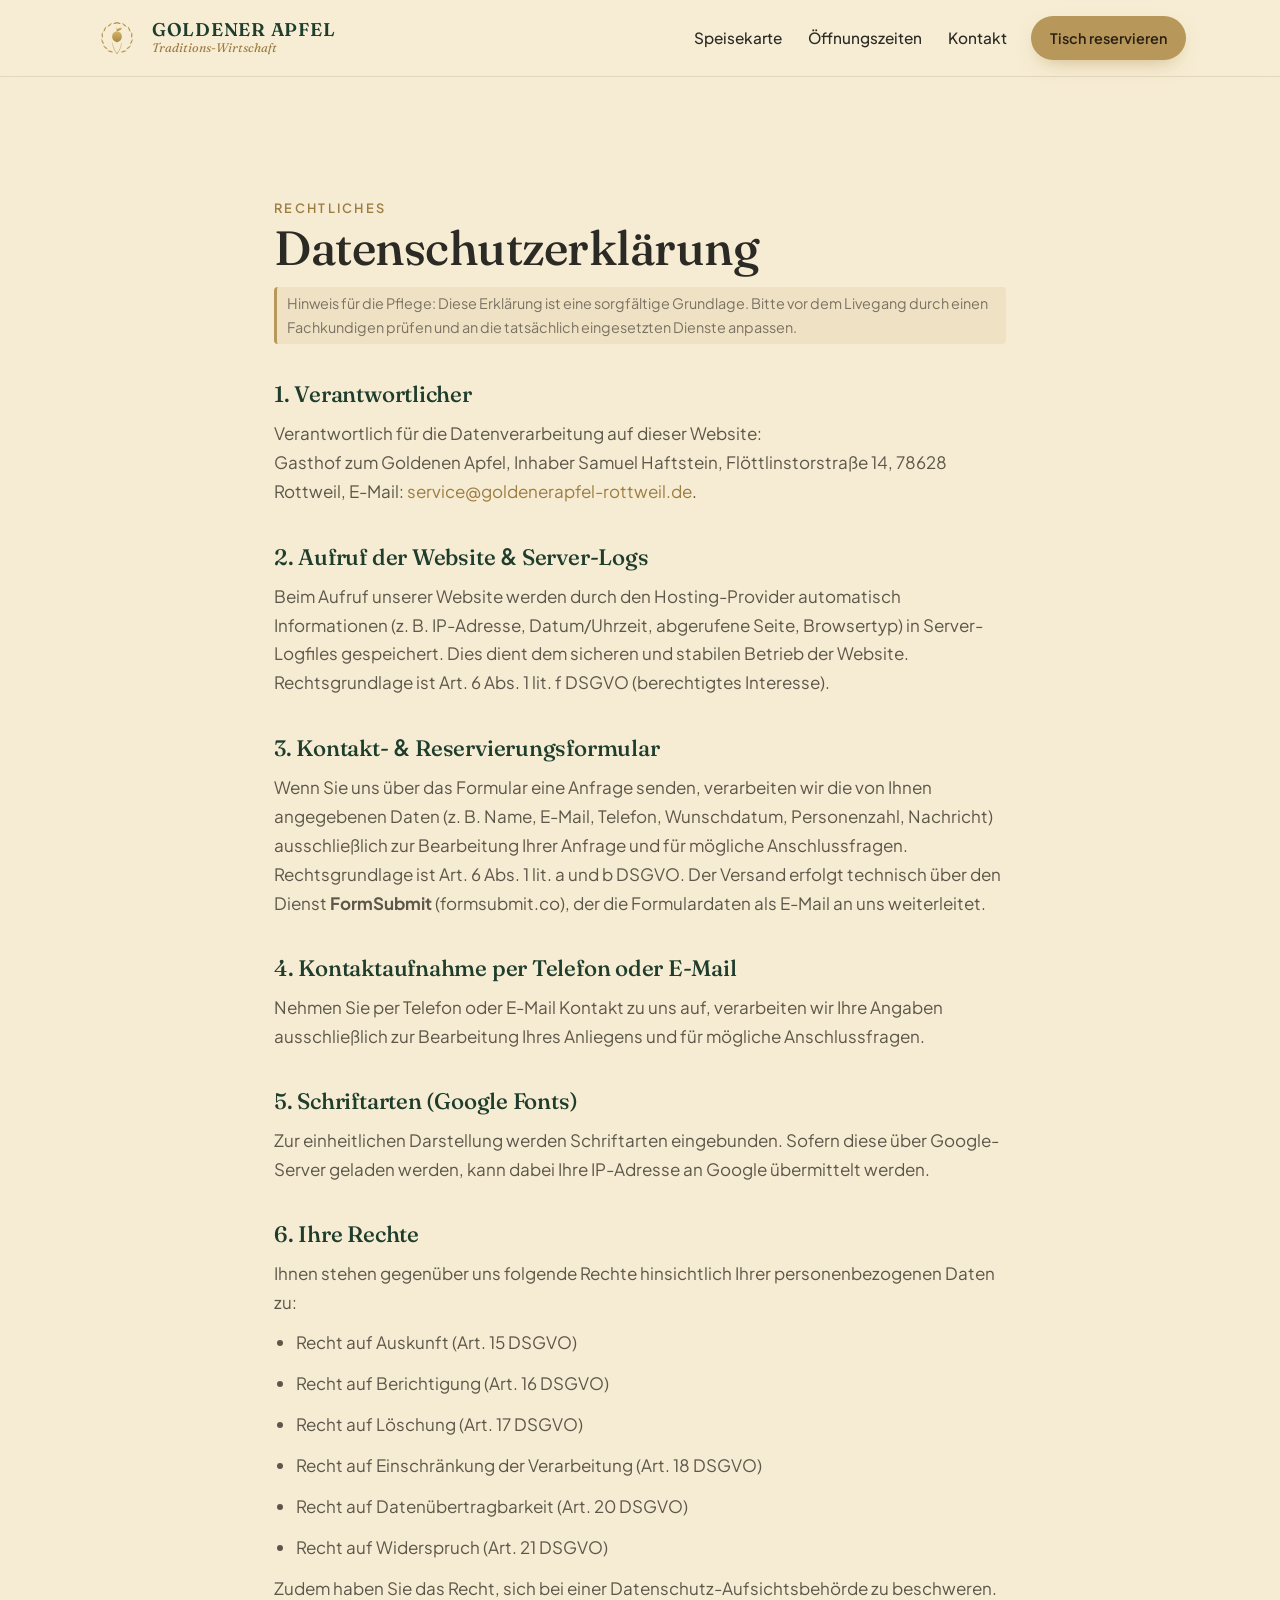
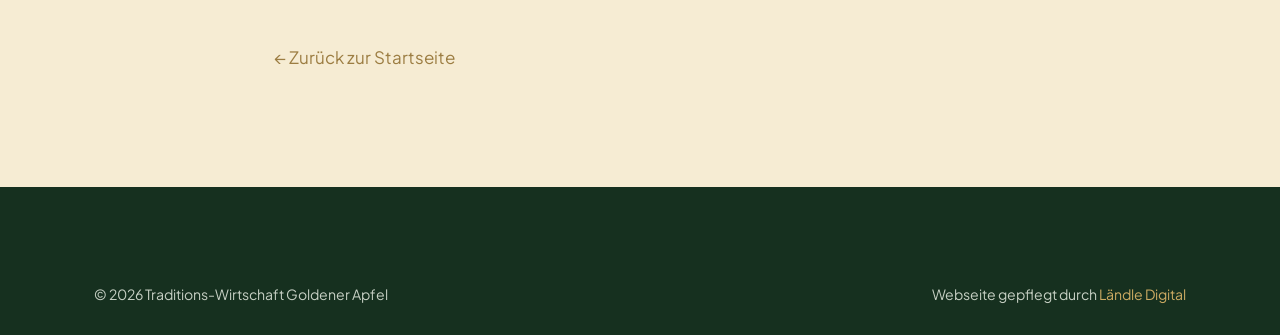
==== commit ad21151d: "Echte Betreiberdaten: Adresse, Telefon, E-Mail & Impressum - Adresse korrigiert: Flöttlinstorstraße " ====
--- a/datenschutz.html
+++ b/datenschutz.html
@@ -48,9 +48,9 @@
     <h2>1. Verantwortlicher</h2>
     <p>
       Verantwortlich für die Datenverarbeitung auf dieser Website:<br/>
-      Traditions-Wirtschaft Goldener Apfel, Inhaber Samuel Haftstein,
-      Flözlinstraße 14, 78628 Rottweil,
-      E-Mail: <a href="mailto:info@goldenerapfel-rottweil.de">info@goldenerapfel-rottweil.de</a>.
+      Gasthof zum Goldenen Apfel, Inhaber Samuel Haftstein,
+      Flöttlinstorstraße 14, 78628 Rottweil,
+      E-Mail: <a href="mailto:service@goldenerapfel-rottweil.de">service@goldenerapfel-rottweil.de</a>.
     </p>
 
     <h2>2. Aufruf der Website <span class="amp">&amp;</span> Server-Logs</h2>
@@ -71,11 +71,10 @@
       E-Mail an uns weiterleitet.
     </p>
 
-    <h2>4. Kontaktaufnahme per Telefon, E-Mail oder WhatsApp</h2>
+    <h2>4. Kontaktaufnahme per Telefon oder E-Mail</h2>
     <p>
-      Nehmen Sie per Telefon, E-Mail oder WhatsApp Kontakt zu uns auf, verarbeiten wir Ihre
-      Angaben zur Bearbeitung des Anliegens. Bitte beachten Sie, dass bei der Nutzung von
-      WhatsApp Daten an die Meta Platforms Ireland Ltd. übertragen werden können.
+      Nehmen Sie per Telefon oder E-Mail Kontakt zu uns auf, verarbeiten wir Ihre
+      Angaben ausschließlich zur Bearbeitung Ihres Anliegens und für mögliche Anschlussfragen.
     </p>
 
     <h2>5. Schriftarten (Google Fonts)</h2>
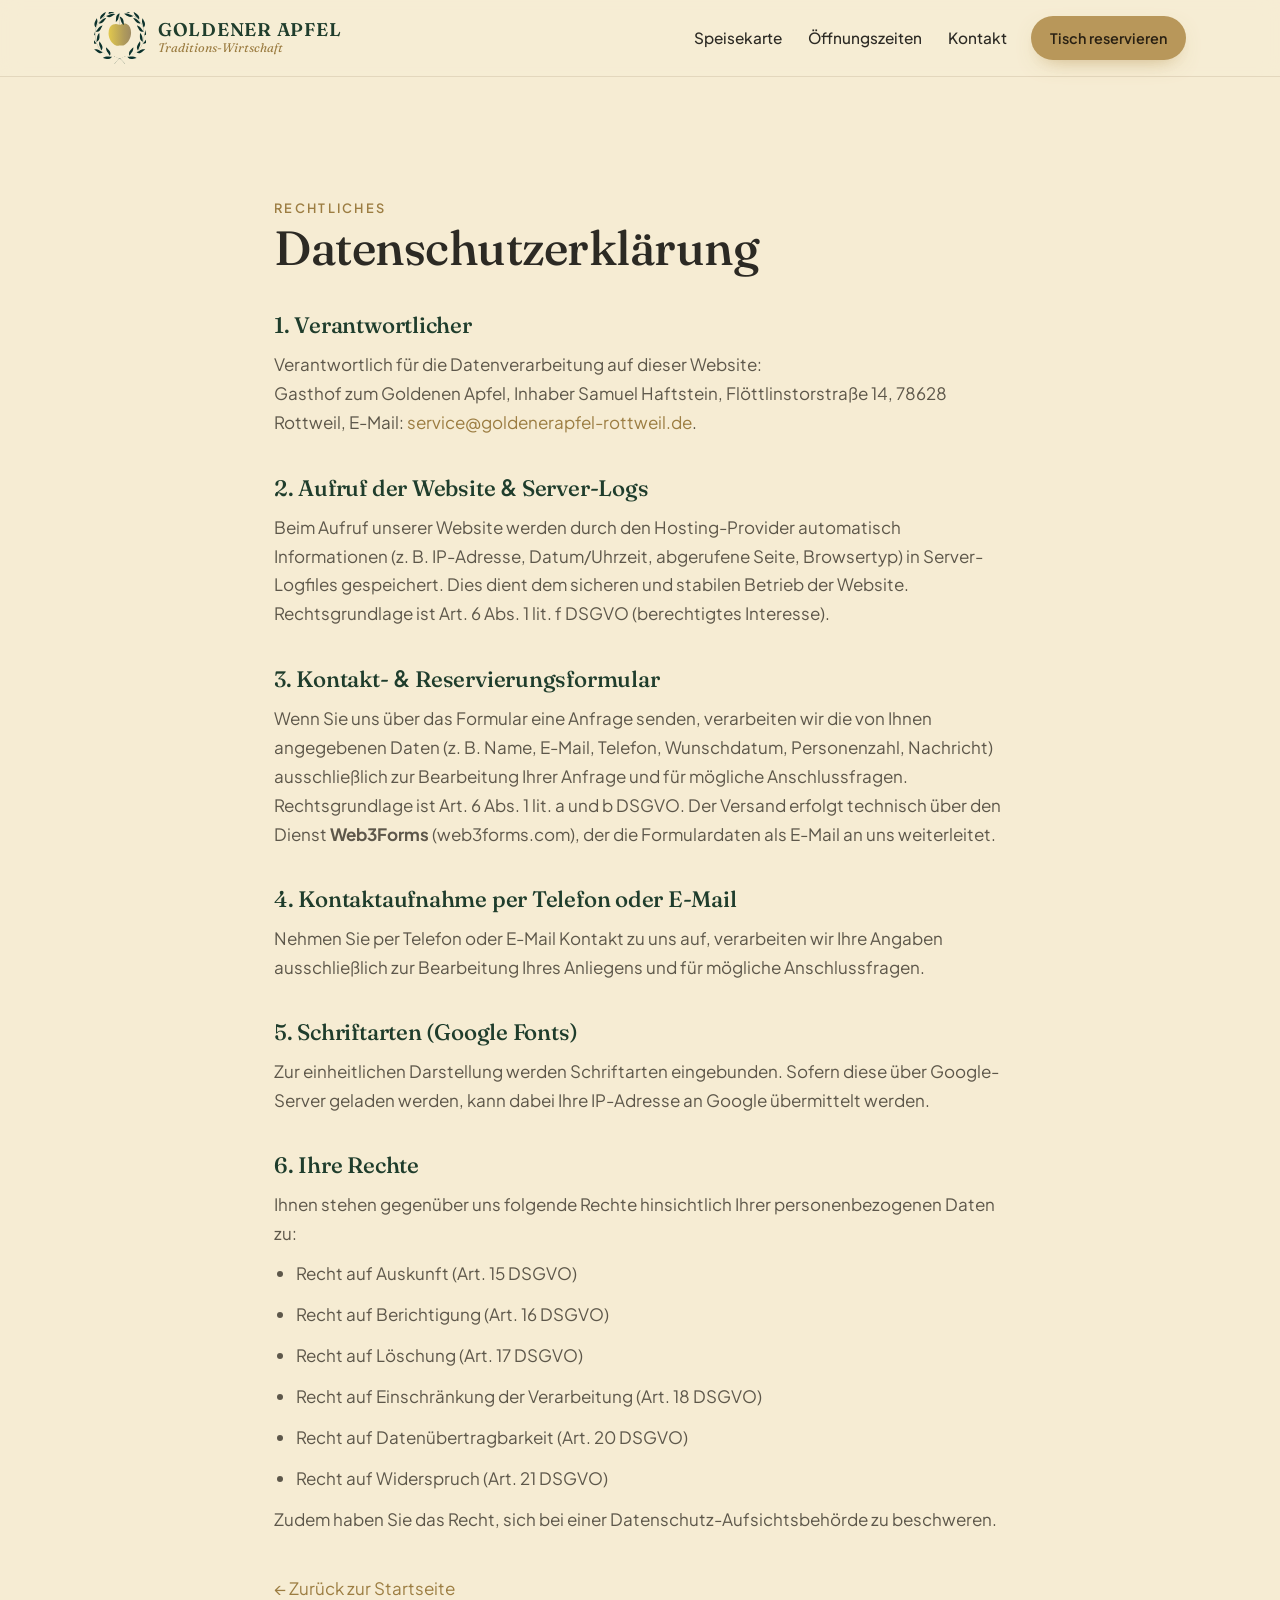
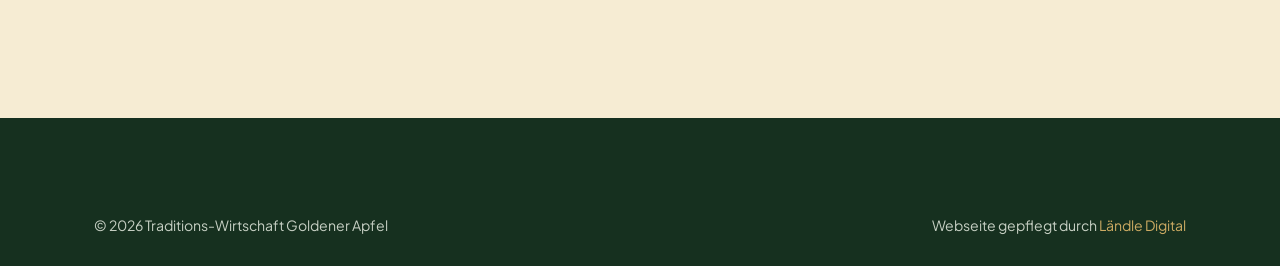
==== commit 2b3f9747: "Datenschutz finalisieren: Pflege-Hinweis entfernt, Formular-Dienst auf Web3Forms aktualisiert Co-Aut" ====
--- a/datenschutz.html
+++ b/datenschutz.html
@@ -43,7 +43,6 @@
   <div class="shell legal">
     <span class="eyebrow eyebrow--solo">Rechtliches</span>
     <h1>Datenschutzerklärung</h1>
-    <p class="todo">Hinweis für die Pflege: Diese Erklärung ist eine sorgfältige Grundlage. Bitte vor dem Livegang durch einen Fachkundigen prüfen und an die tatsächlich eingesetzten Dienste anpassen.</p>
 
     <h2>1. Verantwortlicher</h2>
     <p>
@@ -67,7 +66,7 @@
       angegebenen Daten (z. B. Name, E-Mail, Telefon, Wunschdatum, Personenzahl, Nachricht)
       ausschließlich zur Bearbeitung Ihrer Anfrage und für mögliche Anschlussfragen.
       Rechtsgrundlage ist Art. 6 Abs. 1 lit. a und b DSGVO. Der Versand erfolgt technisch
-      über den Dienst <strong>FormSubmit</strong> (formsubmit.co), der die Formulardaten als
+      über den Dienst <strong>Web3Forms</strong> (web3forms.com), der die Formulardaten als
       E-Mail an uns weiterleitet.
     </p>
 
--- a/style.css
+++ b/style.css
@@ -142,7 +142,7 @@
 .topbar__inner { display: flex; align-items: center; gap: 20px; min-height: 76px; }
 .topbar__logo { display: flex; align-items: center; gap: 12px; color: var(--green); }
 .topbar__logo:hover { color: var(--green); }
-.topbar__logo img { width: 46px; height: 46px; }
+.topbar__logo img { width: 52px; height: 52px; }
 .topbar__wordmark { display: flex; flex-direction: column; line-height: 1; }
 .topbar__wordmark b { font-family: var(--font-display); font-weight: 600; font-size: 1.15rem; letter-spacing: .04em; color: var(--green); }
 .topbar__wordmark small { font-family: var(--font-display); font-style: italic; font-size: .78rem; color: var(--gold-deep); margin-top: 3px; }
@@ -428,3 +428,123 @@
 @media (prefers-reduced-motion: reduce) {
   * { scroll-behavior: auto !important; transition: none !important; }
 }
+
+/* ======================================================================
+   SLIDESHOW / SLIDER  (durchklickbare Bilder, mehrere Instanzen)
+====================================================================== */
+.slider { position: relative; overflow: hidden; }
+.slider .slider__slides { position: absolute; inset: 0; z-index: 0; }
+.slider__slide {
+  position: absolute; inset: 0; width: 100%; height: 100%;
+  object-fit: cover; display: block; opacity: 0; transition: opacity .7s ease; z-index: 1;
+}
+.slider__slide.is-active { opacity: 1; z-index: 2; }
+.slider__nav {
+  position: absolute; top: 50%; transform: translateY(-50%); z-index: 4;
+  width: 44px; height: 44px; border-radius: 50%; border: none; cursor: pointer;
+  background: rgba(246,236,211,.9); color: var(--green);
+  display: grid; place-items: center; box-shadow: var(--shadow-sm);
+  opacity: 0; transition: opacity .2s ease, background .2s ease;
+}
+.slider:hover .slider__nav, .slider:focus-within .slider__nav { opacity: 1; }
+.slider__nav:hover { background: #fff; }
+.slider__nav--prev { left: 12px; } .slider__nav--next { right: 12px; }
+.slider__dots { position: absolute; left: 0; right: 0; bottom: 14px; z-index: 4; display: flex; gap: 8px; justify-content: center; }
+.slider__dot { width: 9px; height: 9px; padding: 0; border: none; border-radius: 50%; cursor: pointer; background: rgba(255,255,255,.55); box-shadow: 0 1px 2px rgba(0,0,0,.3); transition: background .2s ease, transform .2s ease; }
+.slider__dot.is-active { background: #fff; transform: scale(1.3); }
+@media (max-width: 640px) { .slider__nav { opacity: 1; width: 40px; height: 40px; } }
+
+/* Breiter Slider (Querformat – Speisekarte, Feiern, Galerie) */
+.slider--wide {
+  aspect-ratio: 16 / 10; max-width: 960px; margin-inline: auto;
+  border-radius: var(--radius-xl); overflow: hidden; border: 1px solid var(--line);
+  box-shadow: var(--shadow-lg); background: linear-gradient(150deg, #efe2c4, #e3d7bd);
+}
+.slider--onmenu { margin-bottom: clamp(34px, 5vw, 52px); }
+@media (max-width: 640px) { .slider--wide { aspect-ratio: 3 / 2; } }
+
+/* ======================================================================
+   ÜBERNACHTEN / GÄSTEZIMMER
+====================================================================== */
+.badge-soon {
+  display: inline-flex; align-items: center; gap: 7px;
+  font-family: var(--font-body); font-size: .74rem; font-weight: 700; letter-spacing: .12em; text-transform: uppercase;
+  color: var(--gold-deep); background: var(--cream-deep); padding: 6px 14px; border-radius: var(--radius-pill);
+}
+.stay-cta {
+  max-width: 720px; margin: clamp(34px, 5vw, 48px) auto 0; text-align: center;
+  background: var(--cream-soft); border: 1px solid var(--line); border-radius: var(--radius-lg);
+  padding: clamp(28px, 4vw, 44px); box-shadow: var(--shadow-md);
+}
+.stay-cta h3 { font-size: clamp(1.4rem, 2.4vw, 1.8rem); margin-top: 14px; }
+.stay-cta p { color: var(--ink-muted); margin-top: 12px; max-width: 54ch; margin-inline: auto; }
+.stay-cta__actions { display: flex; flex-wrap: wrap; gap: 12px; justify-content: center; margin-top: 24px; }
+.btn.is-soon { opacity: .65; pointer-events: none; cursor: default; }
+@media (max-width: 560px) { .stay-cta__actions .btn { width: 100%; } }
+
+/* ======================================================================
+   WEIHNACHTS-POPUP
+====================================================================== */
+.xmas-pop {
+  position: fixed; right: 20px; bottom: 20px; z-index: 200;
+  width: min(360px, calc(100vw - 40px));
+  background: var(--green); color: var(--on-green);
+  border-radius: var(--radius-lg); border: 1px solid rgba(243,234,214,.18);
+  box-shadow: var(--shadow-lg); overflow: hidden;
+  transform: translateY(24px); opacity: 0; pointer-events: none;
+  transition: transform .4s ease, opacity .4s ease;
+}
+.xmas-pop.is-open { transform: none; opacity: 1; pointer-events: auto; }
+.xmas-pop__top { height: 4px; background: linear-gradient(90deg, var(--gold-light), var(--gold-deep)); }
+.xmas-pop__body { padding: 20px 22px 22px; position: relative; }
+.xmas-pop__eyebrow { display: inline-flex; align-items: center; gap: 8px; font-size: .72rem; font-weight: 700; letter-spacing: .14em; text-transform: uppercase; color: var(--gold-light); }
+.xmas-pop h4 { color: #fff; font-size: 1.3rem; margin-top: 10px; }
+.xmas-pop p { color: var(--on-green-mut); font-size: .95rem; margin-top: 10px; }
+.xmas-pop p strong { color: #fff; }
+.xmas-pop__actions { margin-top: 18px; display: flex; gap: 10px; flex-wrap: wrap; }
+.xmas-pop__close { position: absolute; top: 12px; right: 12px; width: 30px; height: 30px; border: none; border-radius: 50%; background: rgba(243,234,214,.14); color: var(--on-green); display: grid; place-items: center; cursor: pointer; transition: background .2s ease; }
+.xmas-pop__close:hover { background: rgba(243,234,214,.3); }
+
+/* ======================================================================
+   INTRO-VIDEO (YouTube Short, hochkant)
+====================================================================== */
+.intro-wrap { display: grid; grid-template-columns: 1fr .82fr; gap: clamp(28px, 4vw, 60px); align-items: center; }
+.intro-text h2 { color: #fff; font-size: clamp(1.9rem, 4vw, 2.8rem); margin-top: 14px; }
+.intro-text p { color: var(--on-green-mut); margin-top: 16px; max-width: 48ch; }
+.intro-text .btn { margin-top: 26px; }
+.intro-video { display: flex; justify-content: center; }
+.phone-frame {
+  position: relative; width: min(300px, 78vw); aspect-ratio: 9 / 16;
+  border-radius: 28px; overflow: hidden; background: #000;
+  box-shadow: var(--shadow-lg); border: 1px solid rgba(243,234,214,.18);
+}
+.phone-frame iframe { position: absolute; inset: 0; width: 100%; height: 100%; border: 0; }
+@media (max-width: 860px) {
+  .intro-wrap { grid-template-columns: 1fr; }
+  .intro-text { text-align: center; }
+  .intro-text p { margin-inline: auto; }
+}
+
+/* Original-Logo-Emblem: im Footer (dunkelgrün) auf cremefarbenem Medaillon sichtbar machen */
+.footer__brand .topbar__logo img { background: var(--cream); border-radius: 50%; padding: 7px; }
+
+/* Intro-Video-Player (selbst gehostet) */
+.phone-frame video { position: absolute; inset: 0; width: 100%; height: 100%; object-fit: cover; border: 0; background: #000; z-index: 1; }
+.intro-play {
+  position: absolute; inset: 0; margin: auto; z-index: 3;
+  width: 74px; height: 74px; border: none; border-radius: 50%; cursor: pointer;
+  background: rgba(184,151,90,.94); color: #2a2113; display: grid; place-items: center;
+  box-shadow: var(--shadow-lg); transition: transform .15s ease, background .2s ease;
+}
+.intro-play svg { margin-left: 4px; }
+.intro-play:hover { transform: scale(1.06); background: var(--gold-light); }
+.intro-play.is-hidden { display: none; }
+
+
+/* Logo-Feinschliff mobil: Emblem gut erkennbar, Schriftzug kompakt */
+@media (max-width: 560px) {
+  .topbar__logo img { width: 50px; height: 50px; }
+  .topbar__logo { gap: 10px; }
+  .topbar__wordmark b { font-size: 1.02rem; }
+  .topbar__wordmark small { font-size: .66rem; }
+}
